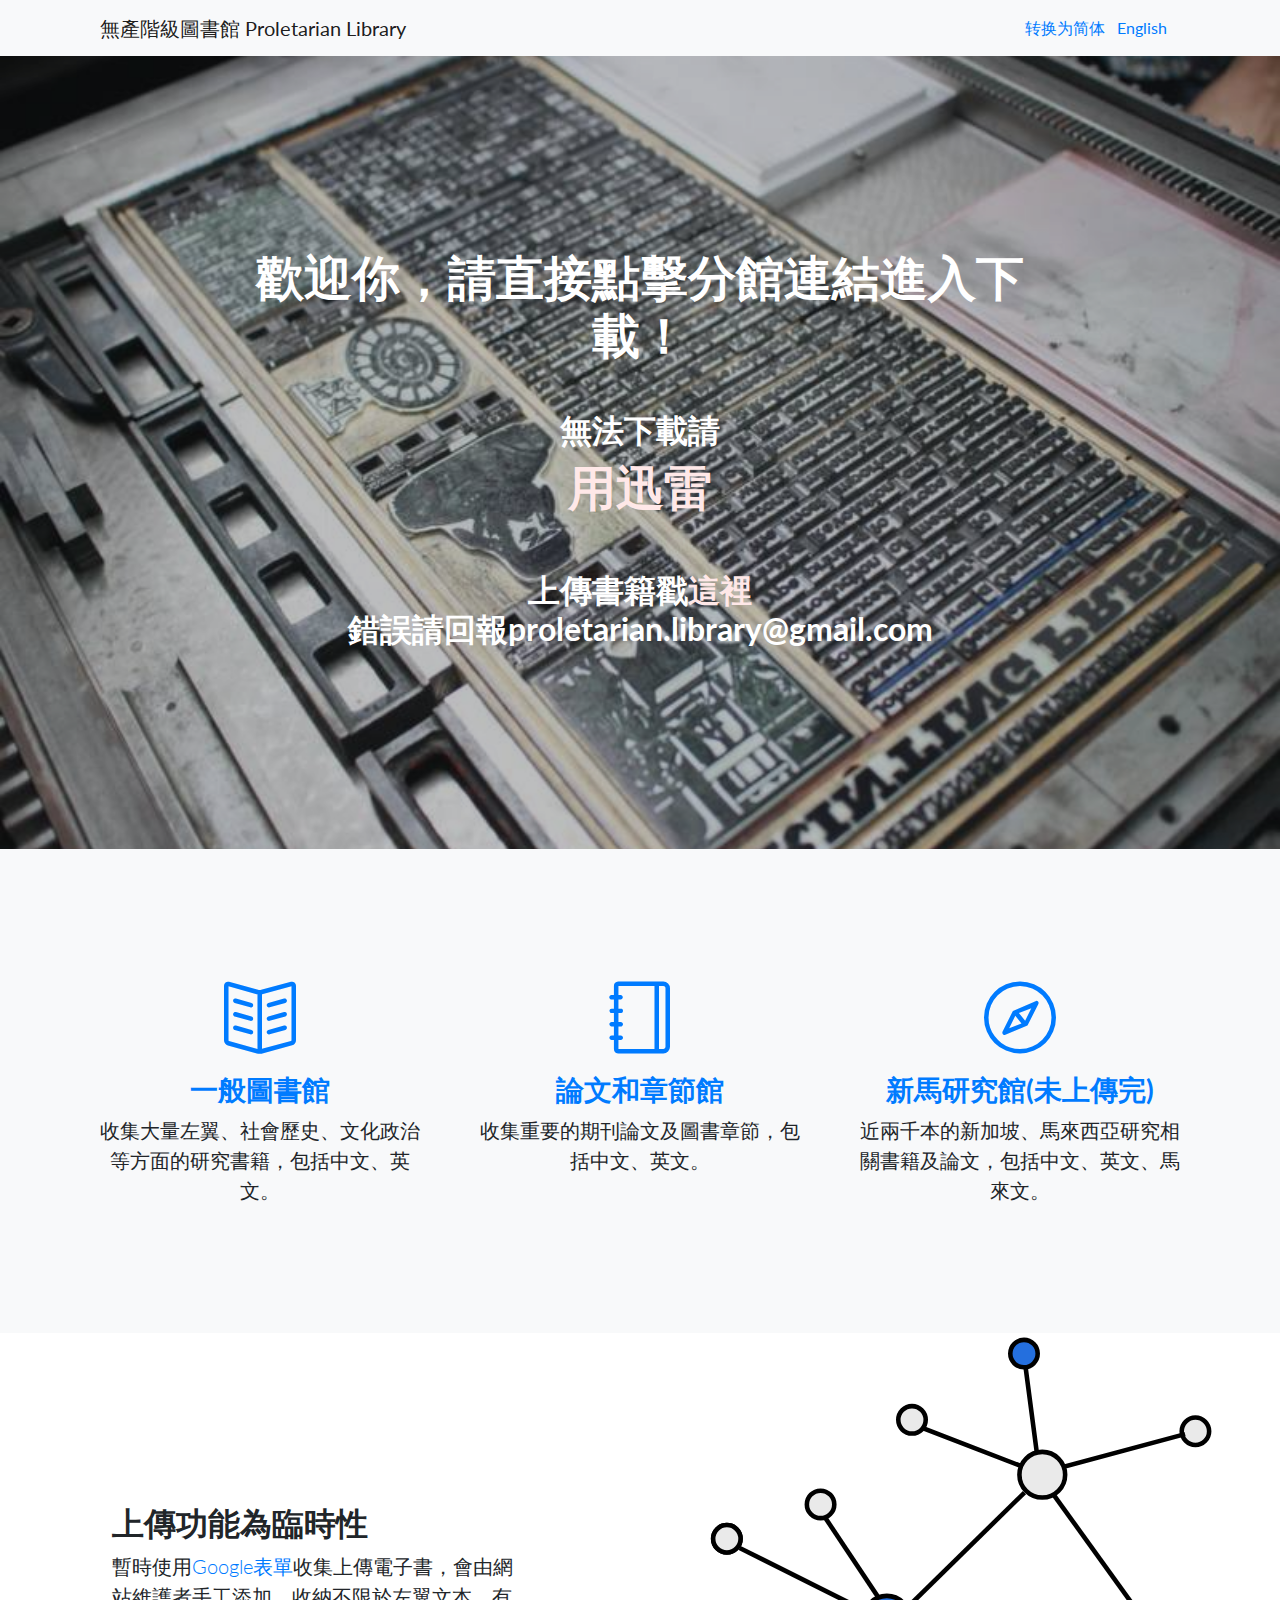
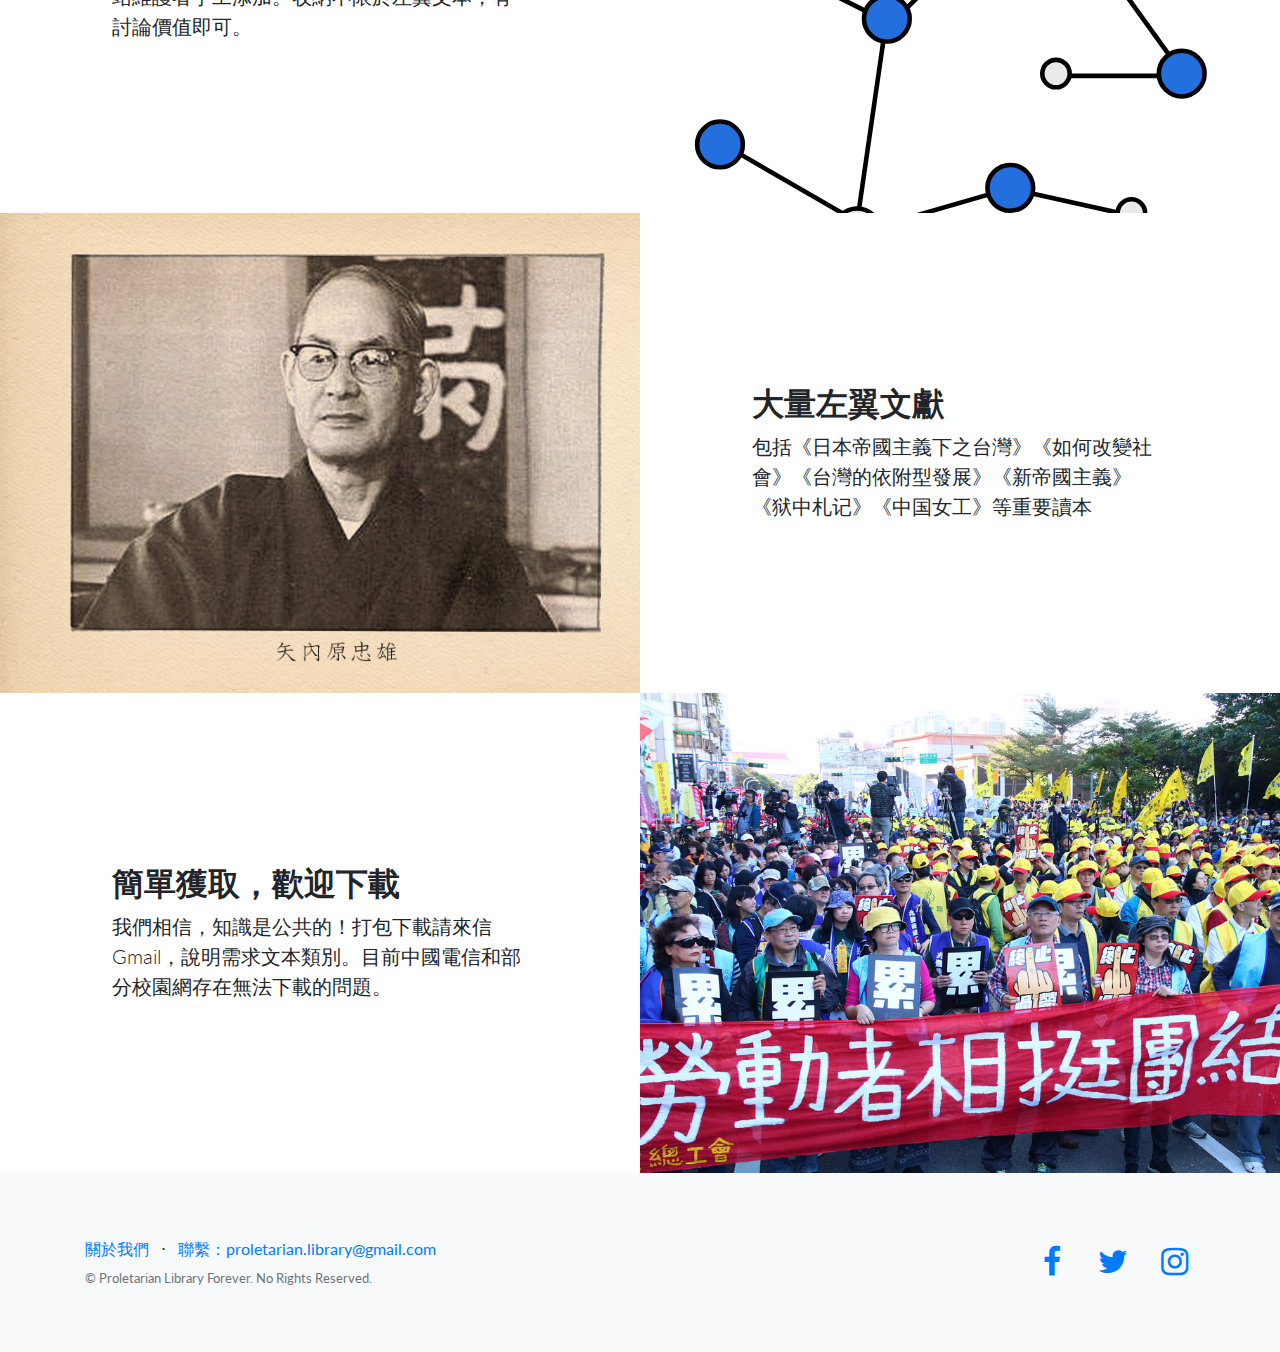
==== index.html @ b4d74a16 "更新下載問題說明" ====
<!DOCTYPE html>
<html lang="zh-cmn-Hant">

  <head>
    <!-- Global site tag (gtag.js) - Google Analytics -->
    <script async src="https://www.googletagmanager.com/gtag/js?id=UA-118334359-1"></script>
    <script>
      window.dataLayer = window.dataLayer || [];
      function gtag(){dataLayer.push(arguments);}
      gtag('js', new Date());
    
      gtag('config', 'UA-118334359-1');
    </script>


    <meta charset="utf-8">
    <meta name="viewport" content="width=device-width, initial-scale=1, shrink-to-fit=no">
    <meta name="description" content="">
    <meta name="author" content="">

    <title>無產階級圖書館 - 解放知識！</title>
    <link rel="Shortcut Icon" type="image/x-icon" href="favicon.ico" />

    <!-- Bootstrap core CSS -->
    <link href="vendor/bootstrap/css/bootstrap.min.css" rel="stylesheet">

    <!-- Custom fonts for this template -->
    <link href="vendor/font-awesome/css/font-awesome.min.css" rel="stylesheet" type="text/css">
    <link href="vendor/simple-line-icons/css/simple-line-icons.css" rel="stylesheet" type="text/css">
    <link href="https://fonts.googleapis.com/css?family=Lato:300,400,700,300italic,400italic,700italic" rel="stylesheet" type="text/css">

    <!-- Custom styles for this template -->
    <link href="css/landing-page.min.css" rel="stylesheet">

  </head>

  <body>
    <!-- Navigation -->
    <nav class="navbar navbar-light bg-light static-top">
      <div class="container">
        <div class="col-md-10">
        <a class="navbar-brand" href="#">無產階級圖書館 Proletarian Library</a>
        </div>
        <div class="col-md-2">
        <a id="translateLink" class="text-right"></a>
        <a href="en-index.html" class="text-right">&nbsp;&nbsp;English</a>
        </div>
      </div>
    </nav>

    <!-- Masthead -->
    <header class="masthead text-white text-center">
      <div class="overlay"></div>
      <div class="container">
        <div class="row">
          <div class="col-xl-9 mx-auto">
            <h1 class="mb-5" id="invitecode">歡迎你，請直接點擊分館連結進入下載！</h1><h2>無法下載請<h1><a style="color:#FFE8E8;" href="http://www.xunlei.com/">用迅雷</a></h1></h2><br><br><h2>上傳書籍戳<a style="color:#FFE8E8;" href="https://goo.gl/forms/oBvACtaCFhS4mott1">這裡</a><br>錯誤請回報proletarian.library@gmail.com</h2>
          </div>
          <div class="col-md-10 col-lg-8 col-xl-7 mx-auto">
            <form>
              <!-- div class="form-row">
                <div class="col-12 col-md-9 mb-2 mb-md-0">
                  <input type="text" class="form-control form-control-lg" placeholder="輸入">
                </div>
                <div class="col-12 col-md-3">
                  <button type="button" class="btn btn-block btn-lg btn-primary" onclick="myFunction()">申請</button>
                </div -->
              </div>
            </form>
          </div>
        </div>
      </div>
    </header>

    <!-- Icons Grid -->
    <section class="features-icons bg-light text-center">
      <div class="container">
        <div class="row">
          <div class="col-lg-4">
            <div class="features-icons-item mx-auto mb-5 mb-lg-0 mb-lg-3">
              <div class="features-icons-icon d-flex">
                <i class="icon-book-open m-auto text-primary" onclick="window.open('My_library_table.html');"></i>
              </div>
              <h3><a target="_blank" href="My_library_table.html">一般圖書館</a></h3>
              <p class="lead mb-0">收集大量左翼、社會歷史、文化政治等方面的研究書籍，包括中文、英文。</p>
            </div>
          </div>
          <div class="col-lg-4">
            <div class="features-icons-item mx-auto mb-5 mb-lg-0 mb-lg-3">
              <div class="features-icons-icon d-flex">
                <i class="icon-notebook m-auto text-primary" onclick="window.open('Articles_table.html');"></i>
              </div>
              <h3><a target="_blank" href="Articles_table.html">論文和章節館</a></h3>
              <p class="lead mb-0">收集重要的期刊論文及圖書章節，包括中文、英文。</p>
            </div>
          </div>
          <div class="col-lg-4">
            <div class="features-icons-item mx-auto mb-0 mb-lg-3">
              <div class="features-icons-icon d-flex">
                <i class="icon-compass m-auto text-primary" onclick="window.open('singapore-malaysia_table.html');"></i>
              </div>
              <h3><a target="_blank" href="singapore-malaysia_table.html">新馬研究館(未上傳完)</a></h3>
              <p class="lead mb-0">近兩千本的新加坡、馬來西亞研究相關書籍及論文，包括中文、英文、馬來文。</p>
            </div>
          </div>
        </div>
      </div>
    </section>

    <!-- Image Showcases -->
    <section class="showcase">
      <div class="container-fluid p-0">
        <div class="row no-gutters">

          <div class="col-lg-6 order-lg-2 text-white showcase-img" style="background-image: url('img/bg-showcase-1.svg');"></div>
          <div class="col-lg-6 order-lg-1 my-auto showcase-text">
            <h2>上傳功能為臨時性</h2>
            <p class="lead mb-0">暫時使用<a href="https://goo.gl/forms/oBvACtaCFhS4mott1">Google表單</a>收集上傳電子書，會由網站維護者手工添加。收納不限於左翼文本，有討論價值即可。</p>
          </div>
        </div>
        <div class="row no-gutters">
          <div class="col-lg-6 text-white showcase-img" style="background-image: url('img/bg-showcase-2.jpg');"></div>
          <div class="col-lg-6 my-auto showcase-text">
            <h2>大量左翼文獻</h2>
            <p class="lead mb-0">包括《日本帝國主義下之台灣》《如何改變社會》《台灣的依附型發展》《新帝國主義》《狱中札记》《中国女工》等重要讀本</p>
          </div>
        </div>
        <div class="row no-gutters">
          <div class="col-lg-6 order-lg-2 text-white showcase-img" style="background-image: url('img/bg-showcase-3.jpg');"></div>
          <div class="col-lg-6 order-lg-1 my-auto showcase-text">
            <h2>簡單獲取，歡迎下載</h2>
            <p class="lead mb-0">我們相信，知識是公共的！打包下載請來信Gmail，說明需求文本類別。目前中國電信和部分校園網存在無法下載的問題。</p>
          </div>
        </div>
      </div>
    </section>
    <!-- Testimonials
    <section class="testimonials text-center bg-light">
      <div class="container">
        <h2 class="mb-5">What people are saying...</h2>
        <div class="row">
          <div class="col-lg-4">
            <div class="testimonial-item mx-auto mb-5 mb-lg-0">
              <img class="img-fluid rounded-circle mb-3" src="img/testimonials-1.jpg" alt="">
              <h5>Margaret E.</h5>
              <p class="font-weight-light mb-0">"This is fantastic! Thanks so much guys!"</p>
            </div>
          </div>
          <div class="col-lg-4">
            <div class="testimonial-item mx-auto mb-5 mb-lg-0">
              <img class="img-fluid rounded-circle mb-3" src="img/testimonials-2.jpg" alt="">
              <h5>Fred S.</h5>
              <p class="font-weight-light mb-0">"Bootstrap is amazing. I've been using it to create lots of super nice landing pages."</p>
            </div>
          </div>
          <div class="col-lg-4">
            <div class="testimonial-item mx-auto mb-5 mb-lg-0">
              <img class="img-fluid rounded-circle mb-3" src="img/testimonials-3.jpg" alt="">
              <h5>Sarah	W.</h5>
              <p class="font-weight-light mb-0">"Thanks so much for making these free resources available to us!"</p>
            </div>
          </div>
        </div>
      </div>
    </section> 
    -->

    <!-- Call to Action
    <section class="call-to-action text-white text-center">
      <div class="overlay"></div>
      <div class="container">
        <div class="row">
          <div class="col-xl-9 mx-auto">
            <h2 class="mb-4" id="invitecode">有興趣? 輸入「我申請加入無產階級圖書館」來獲得邀請碼</h2>
          </div>
          <div class="col-md-10 col-lg-8 col-xl-7 mx-auto">
            <form>
              <div class="form-row">
                <div class="col-12 col-md-9 mb-2 mb-md-0">
                  <input type="text" class="form-control form-control-lg" placeholder="輸入">
                </div>
                <div class="col-12 col-md-3">
                  <button type="button" class="btn btn-block btn-lg btn-primary" onclick="myFunction()">申請!</button>
                </div>
              </div>
            </form>
          </div>
        </div>
      </div>
    </section>
    -->

    <!-- Footer -->
    <footer class="footer bg-light">
      <div class="container">
        <div class="row">
          <div class="col-lg-6 h-100 text-center text-lg-left my-auto">
            <ul class="list-inline mb-2">
              <li class="list-inline-item">
                <a href="about.html">關於我們</a>
              </li>
              <li class="list-inline-item">&sdot;</li>
              <li class="list-inline-item">
                <a href="#">聯繫：proletarian.library@gmail.com</a>
              </li>
            </ul>
            <p class="text-muted small mb-4 mb-lg-0">&copy; Proletarian Library Forever. No Rights Reserved.</p>
          </div>
          <div class="col-lg-6 h-100 text-center text-lg-right my-auto">
            <ul class="list-inline mb-0">
              <li class="list-inline-item mr-3">
                <a href="https://www.facebook.com/%E7%84%A1%E7%94%A2%E9%9A%8E%E7%B4%9A%E5%9C%96%E6%9B%B8%E9%A4%A8-1980817695581349">
                  <i class="fa fa-facebook fa-2x fa-fw"></i>
                </a>
              </li>
              <li class="list-inline-item mr-3">
                <a href="#">
                  <i class="fa fa-twitter fa-2x fa-fw"></i>
                </a>
              </li>
              <li class="list-inline-item">
                <a href="#">
                  <i class="fa fa-instagram fa-2x fa-fw"></i>
                </a>
              </li>
            </ul>
          </div>
        </div>
      </div>
    </footer>

    <!-- Bootstrap core JavaScript -->
    <script src="vendor/jquery/jquery.min.js"></script>
    <script src="vendor/bootstrap/js/bootstrap.bundle.min.js"></script>
    <script src="chinese_convert.js"></script>
    <script>
    var defaultEncoding = 1; // 預設語言：1-繁體中文 | 2-简体中文
    var translateDelay = 0;
    var cookieDomain = "https://b614103080.github.io/proletariat_library";  // 修改爲你的部落格地址
    var msgToTraditionalChinese = "轉換爲繁體";  // 簡轉繁時所顯示的文字
    var msgToSimplifiedChinese = "转换为简体";   // 繁转简时所显示的文字
    var translateButtonId = "translateLink";  // 「轉換」<A>鏈接標籤ID
    translateInitilization();
    </script>

  </body>

</html>
---- vendor/simple-line-icons/css/simple-line-icons.css ----
@font-face {
  font-family: 'simple-line-icons';
  src: url('../fonts/Simple-Line-Icons.eot?v=2.4.0');
  src: url('../fonts/Simple-Line-Icons.eot?v=2.4.0#iefix') format('embedded-opentype'), url('../fonts/Simple-Line-Icons.woff2?v=2.4.0') format('woff2'), url('../fonts/Simple-Line-Icons.ttf?v=2.4.0') format('truetype'), url('../fonts/Simple-Line-Icons.woff?v=2.4.0') format('woff'), url('../fonts/Simple-Line-Icons.svg?v=2.4.0#simple-line-icons') format('svg');
  font-weight: normal;
  font-style: normal;
}
/*
 Use the following CSS code if you want to have a class per icon.
 Instead of a list of all class selectors, you can use the generic [class*="icon-"] selector, but it's slower:
*/
.icon-user,
.icon-people,
.icon-user-female,
.icon-user-follow,
.icon-user-following,
.icon-user-unfollow,
.icon-login,
.icon-logout,
.icon-emotsmile,
.icon-phone,
.icon-call-end,
.icon-call-in,
.icon-call-out,
.icon-map,
.icon-location-pin,
.icon-direction,
.icon-directions,
.icon-compass,
.icon-layers,
.icon-menu,
.icon-list,
.icon-options-vertical,
.icon-options,
.icon-arrow-down,
.icon-arrow-left,
.icon-arrow-right,
.icon-arrow-up,
.icon-arrow-up-circle,
.icon-arrow-left-circle,
.icon-arrow-right-circle,
.icon-arrow-down-circle,
.icon-check,
.icon-clock,
.icon-plus,
.icon-minus,
.icon-close,
.icon-event,
.icon-exclamation,
.icon-organization,
.icon-trophy,
.icon-screen-smartphone,
.icon-screen-desktop,
.icon-plane,
.icon-notebook,
.icon-mustache,
.icon-mouse,
.icon-magnet,
.icon-energy,
.icon-disc,
.icon-cursor,
.icon-cursor-move,
.icon-crop,
.icon-chemistry,
.icon-speedometer,
.icon-shield,
.icon-screen-tablet,
.icon-magic-wand,
.icon-hourglass,
.icon-graduation,
.icon-ghost,
.icon-game-controller,
.icon-fire,
.icon-eyeglass,
.icon-envelope-open,
.icon-envelope-letter,
.icon-bell,
.icon-badge,
.icon-anchor,
.icon-wallet,
.icon-vector,
.icon-speech,
.icon-puzzle,
.icon-printer,
.icon-present,
.icon-playlist,
.icon-pin,
.icon-picture,
.icon-handbag,
.icon-globe-alt,
.icon-globe,
.icon-folder-alt,
.icon-folder,
.icon-film,
.icon-feed,
.icon-drop,
.icon-drawer,
.icon-docs,
.icon-doc,
.icon-diamond,
.icon-cup,
.icon-calculator,
.icon-bubbles,
.icon-briefcase,
.icon-book-open,
.icon-basket-loaded,
.icon-basket,
.icon-bag,
.icon-action-undo,
.icon-action-redo,
.icon-wrench,
.icon-umbrella,
.icon-trash,
.icon-tag,
.icon-support,
.icon-frame,
.icon-size-fullscreen,
.icon-size-actual,
.icon-shuffle,
.icon-share-alt,
.icon-share,
.icon-rocket,
.icon-question,
.icon-pie-chart,
.icon-pencil,
.icon-note,
.icon-loop,
.icon-home,
.icon-grid,
.icon-graph,
.icon-microphone,
.icon-music-tone-alt,
.icon-music-tone,
.icon-earphones-alt,
.icon-earphones,
.icon-equalizer,
.icon-like,
.icon-dislike,
.icon-control-start,
.icon-control-rewind,
.icon-control-play,
.icon-control-pause,
.icon-control-forward,
.icon-control-end,
.icon-volume-1,
.icon-volume-2,
.icon-volume-off,
.icon-calendar,
.icon-bulb,
.icon-chart,
.icon-ban,
.icon-bubble,
.icon-camrecorder,
.icon-camera,
.icon-cloud-download,
.icon-cloud-upload,
.icon-envelope,
.icon-eye,
.icon-flag,
.icon-heart,
.icon-info,
.icon-key,
.icon-link,
.icon-lock,
.icon-lock-open,
.icon-magnifier,
.icon-magnifier-add,
.icon-magnifier-remove,
.icon-paper-clip,
.icon-paper-plane,
.icon-power,
.icon-refresh,
.icon-reload,
.icon-settings,
.icon-star,
.icon-symbol-female,
.icon-symbol-male,
.icon-target,
.icon-credit-card,
.icon-paypal,
.icon-social-tumblr,
.icon-social-twitter,
.icon-social-facebook,
.icon-social-instagram,
.icon-social-linkedin,
.icon-social-pinterest,
.icon-social-github,
.icon-social-google,
.icon-social-reddit,
.icon-social-skype,
.icon-social-dribbble,
.icon-social-behance,
.icon-social-foursqare,
.icon-social-soundcloud,
.icon-social-spotify,
.icon-social-stumbleupon,
.icon-social-youtube,
.icon-social-dropbox,
.icon-social-vkontakte,
.icon-social-steam {
  font-family: 'simple-line-icons';
  speak: none;
  font-style: normal;
  font-weight: normal;
  font-variant: normal;
  text-transform: none;
  line-height: 1;
  /* Better Font Rendering =========== */
  -webkit-font-smoothing: antialiased;
  -moz-osx-font-smoothing: grayscale;
}
.icon-user:before {
  content: "\e005";
}
.icon-people:before {
  content: "\e001";
}
.icon-user-female:before {
  content: "\e000";
}
.icon-user-follow:before {
  content: "\e002";
}
.icon-user-following:before {
  content: "\e003";
}
.icon-user-unfollow:before {
  content: "\e004";
}
.icon-login:before {
  content: "\e066";
}
.icon-logout:before {
  content: "\e065";
}
.icon-emotsmile:before {
  content: "\e021";
}
.icon-phone:before {
  content: "\e600";
}
.icon-call-end:before {
  content: "\e048";
}
.icon-call-in:before {
  content: "\e047";
}
.icon-call-out:before {
  content: "\e046";
}
.icon-map:before {
  content: "\e033";
}
.icon-location-pin:before {
  content: "\e096";
}
.icon-direction:before {
  content: "\e042";
}
.icon-directions:before {
  content: "\e041";
}
.icon-compass:before {
  content: "\e045";
}
.icon-layers:before {
  content: "\e034";
}
.icon-menu:before {
  content: "\e601";
}
.icon-list:before {
  content: "\e067";
}
.icon-options-vertical:before {
  content: "\e602";
}
.icon-options:before {
  content: "\e603";
}
.icon-arrow-down:before {
  content: "\e604";
}
.icon-arrow-left:before {
  content: "\e605";
}
.icon-arrow-right:before {
  content: "\e606";
}
.icon-arrow-up:before {
  content: "\e607";
}
.icon-arrow-up-circle:before {
  content: "\e078";
}
.icon-arrow-left-circle:before {
  content: "\e07a";
}
.icon-arrow-right-circle:before {
  content: "\e079";
}
.icon-arrow-down-circle:before {
  content: "\e07b";
}
.icon-check:before {
  content: "\e080";
}
.icon-clock:before {
  content: "\e081";
}
.icon-plus:before {
  content: "\e095";
}
.icon-minus:before {
  content: "\e615";
}
.icon-close:before {
  content: "\e082";
}
.icon-event:before {
  content: "\e619";
}
.icon-exclamation:before {
  content: "\e617";
}
.icon-organization:before {
  content: "\e616";
}
.icon-trophy:before {
  content: "\e006";
}
.icon-screen-smartphone:before {
  content: "\e010";
}
.icon-screen-desktop:before {
  content: "\e011";
}
.icon-plane:before {
  content: "\e012";
}
.icon-notebook:before {
  content: "\e013";
}
.icon-mustache:before {
  content: "\e014";
}
.icon-mouse:before {
  content: "\e015";
}
.icon-magnet:before {
  content: "\e016";
}
.icon-energy:before {
  content: "\e020";
}
.icon-disc:before {
  content: "\e022";
}
.icon-cursor:before {
  content: "\e06e";
}
.icon-cursor-move:before {
  content: "\e023";
}
.icon-crop:before {
  content: "\e024";
}
.icon-chemistry:before {
  content: "\e026";
}
.icon-speedometer:before {
  content: "\e007";
}
.icon-shield:before {
  content: "\e00e";
}
.icon-screen-tablet:before {
  content: "\e00f";
}
.icon-magic-wand:before {
  content: "\e017";
}
.icon-hourglass:before {
  content: "\e018";
}
.icon-graduation:before {
  content: "\e019";
}
.icon-ghost:before {
  content: "\e01a";
}
.icon-game-controller:before {
  content: "\e01b";
}
.icon-fire:before {
  content: "\e01c";
}
.icon-eyeglass:before {
  content: "\e01d";
}
.icon-envelope-open:before {
  content: "\e01e";
}
.icon-envelope-letter:before {
  content: "\e01f";
}
.icon-bell:before {
  content: "\e027";
}
.icon-badge:before {
  content: "\e028";
}
.icon-anchor:before {
  content: "\e029";
}
.icon-wallet:before {
  content: "\e02a";
}
.icon-vector:before {
  content: "\e02b";
}
.icon-speech:before {
  content: "\e02c";
}
.icon-puzzle:before {
  content: "\e02d";
}
.icon-printer:before {
  content: "\e02e";
}
.icon-present:before {
  content: "\e02f";
}
.icon-playlist:before {
  content: "\e030";
}
.icon-pin:before {
  content: "\e031";
}
.icon-picture:before {
  content: "\e032";
}
.icon-handbag:before {
  content: "\e035";
}
.icon-globe-alt:before {
  content: "\e036";
}
.icon-globe:before {
  content: "\e037";
}
.icon-folder-alt:before {
  content: "\e039";
}
.icon-folder:before {
  content: "\e089";
}
.icon-film:before {
  content: "\e03a";
}
.icon-feed:before {
  content: "\e03b";
}
.icon-drop:before {
  content: "\e03e";
}
.icon-drawer:before {
  content: "\e03f";
}
.icon-docs:before {
  content: "\e040";
}
.icon-doc:before {
  content: "\e085";
}
.icon-diamond:before {
  content: "\e043";
}
.icon-cup:before {
  content: "\e044";
}
.icon-calculator:before {
  content: "\e049";
}
.icon-bubbles:before {
  content: "\e04a";
}
.icon-briefcase:before {
  content: "\e04b";
}
.icon-book-open:before {
  content: "\e04c";
}
.icon-basket-loaded:before {
  content: "\e04d";
}
.icon-basket:before {
  content: "\e04e";
}
.icon-bag:before {
  content: "\e04f";
}
.icon-action-undo:before {
  content: "\e050";
}
.icon-action-redo:before {
  content: "\e051";
}
.icon-wrench:before {
  content: "\e052";
}
.icon-umbrella:before {
  content: "\e053";
}
.icon-trash:before {
  content: "\e054";
}
.icon-tag:before {
  content: "\e055";
}
.icon-support:before {
  content: "\e056";
}
.icon-frame:before {
  content: "\e038";
}
.icon-size-fullscreen:before {
  content: "\e057";
}
.icon-size-actual:before {
  content: "\e058";
}
.icon-shuffle:before {
  content: "\e059";
}
.icon-share-alt:before {
  content: "\e05a";
}
.icon-share:before {
  content: "\e05b";
}
.icon-rocket:before {
  content: "\e05c";
}
.icon-question:before {
  content: "\e05d";
}
.icon-pie-chart:before {
  content: "\e05e";
}
.icon-pencil:before {
  content: "\e05f";
}
.icon-note:before {
  content: "\e060";
}
.icon-loop:before {
  content: "\e064";
}
.icon-home:before {
  content: "\e069";
}
.icon-grid:before {
  content: "\e06a";
}
.icon-graph:before {
  content: "\e06b";
}
.icon-microphone:before {
  content: "\e063";
}
.icon-music-tone-alt:before {
  content: "\e061";
}
.icon-music-tone:before {
  content: "\e062";
}
.icon-earphones-alt:before {
  content: "\e03c";
}
.icon-earphones:before {
  content: "\e03d";
}
.icon-equalizer:before {
  content: "\e06c";
}
.icon-like:before {
  content: "\e068";
}
.icon-dislike:before {
  content: "\e06d";
}
.icon-control-start:before {
  content: "\e06f";
}
.icon-control-rewind:before {
  content: "\e070";
}
.icon-control-play:before {
  content: "\e071";
}
.icon-control-pause:before {
  content: "\e072";
}
.icon-control-forward:before {
  content: "\e073";
}
.icon-control-end:before {
  content: "\e074";
}
.icon-volume-1:before {
  content: "\e09f";
}
.icon-volume-2:before {
  content: "\e0a0";
}
.icon-volume-off:before {
  content: "\e0a1";
}
.icon-calendar:before {
  content: "\e075";
}
.icon-bulb:before {
  content: "\e076";
}
.icon-chart:before {
  content: "\e077";
}
.icon-ban:before {
  content: "\e07c";
}
.icon-bubble:before {
  content: "\e07d";
}
.icon-camrecorder:before {
  content: "\e07e";
}
.icon-camera:before {
  content: "\e07f";
}
.icon-cloud-download:before {
  content: "\e083";
}
.icon-cloud-upload:before {
  content: "\e084";
}
.icon-envelope:before {
  content: "\e086";
}
.icon-eye:before {
  content: "\e087";
}
.icon-flag:before {
  content: "\e088";
}
.icon-heart:before {
  content: "\e08a";
}
.icon-info:before {
  content: "\e08b";
}
.icon-key:before {
  content: "\e08c";
}
.icon-link:before {
  content: "\e08d";
}
.icon-lock:before {
  content: "\e08e";
}
.icon-lock-open:before {
  content: "\e08f";
}
.icon-magnifier:before {
  content: "\e090";
}
.icon-magnifier-add:before {
  content: "\e091";
}
.icon-magnifier-remove:before {
  content: "\e092";
}
.icon-paper-clip:before {
  content: "\e093";
}
.icon-paper-plane:before {
  content: "\e094";
}
.icon-power:before {
  content: "\e097";
}
.icon-refresh:before {
  content: "\e098";
}
.icon-reload:before {
  content: "\e099";
}
.icon-settings:before {
  content: "\e09a";
}
.icon-star:before {
  content: "\e09b";
}
.icon-symbol-female:before {
  content: "\e09c";
}
.icon-symbol-male:before {
  content: "\e09d";
}
.icon-target:before {
  content: "\e09e";
}
.icon-credit-card:before {
  content: "\e025";
}
.icon-paypal:before {
  content: "\e608";
}
.icon-social-tumblr:before {
  content: "\e00a";
}
.icon-social-twitter:before {
  content: "\e009";
}
.icon-social-facebook:before {
  content: "\e00b";
}
.icon-social-instagram:before {
  content: "\e609";
}
.icon-social-linkedin:before {
  content: "\e60a";
}
.icon-social-pinterest:before {
  content: "\e60b";
}
.icon-social-github:before {
  content: "\e60c";
}
.icon-social-google:before {
  content: "\e60d";
}
.icon-social-reddit:before {
  content: "\e60e";
}
.icon-social-skype:before {
  content: "\e60f";
}
.icon-social-dribbble:before {
  content: "\e00d";
}
.icon-social-behance:before {
  content: "\e610";
}
.icon-social-foursqare:before {
  content: "\e611";
}
.icon-social-soundcloud:before {
  content: "\e612";
}
.icon-social-spotify:before {
  content: "\e613";
}
.icon-social-stumbleupon:before {
  content: "\e614";
}
.icon-social-youtube:before {
  content: "\e008";
}
.icon-social-dropbox:before {
  content: "\e00c";
}
.icon-social-vkontakte:before {
  content: "\e618";
}
.icon-social-steam:before {
  content: "\e620";
}
---- css/landing-page.min.css ----
body{font-family:Lato,'Helvetica Neue',Helvetica,Arial,sans-serif}h1,h2,h3,h4,h5,h6{font-family:Lato,'Helvetica Neue',Helvetica,Arial,sans-serif;font-weight:700}header.masthead{position:relative;background-color:#343a40;background:url(../img/bg-masthead.jpg) no-repeat center center;-webkit-background-size:cover;-moz-background-size:cover;-o-background-size:cover;background-size:cover;padding-top:8rem;padding-bottom:8rem}header.masthead .overlay{position:absolute;background-color:#212529;height:100%;width:100%;top:0;left:0;opacity:.3}header.masthead h1{font-size:2rem}@media (min-width:768px){header.masthead{padding-top:12rem;padding-bottom:12rem}header.masthead h1{font-size:3rem}}.showcase .showcase-text{padding:3rem}.showcase .showcase-img{min-height:30rem;background-size:cover}@media (min-width:768px){.showcase .showcase-text{padding:7rem}}.features-icons{padding-top:7rem;padding-bottom:7rem}.features-icons .features-icons-item{max-width:20rem}.features-icons .features-icons-item .features-icons-icon{height:7rem}.features-icons .features-icons-item .features-icons-icon i{font-size:4.5rem}.features-icons .features-icons-item:hover .features-icons-icon i{font-size:5rem}.testimonials{padding-top:7rem;padding-bottom:7rem}.testimonials .testimonial-item{max-width:18rem}.testimonials .testimonial-item img{max-width:12rem;box-shadow:0 5px 5px 0 #adb5bd}.call-to-action{position:relative;background-color:#343a40;background:url(../img/bg-masthead.jpg) no-repeat center center;-webkit-background-size:cover;-moz-background-size:cover;-o-background-size:cover;background-size:cover;padding-top:7rem;padding-bottom:7rem}.call-to-action .overlay{position:absolute;background-color:#212529;height:100%;width:100%;top:0;left:0;opacity:.3}footer.footer{padding-top:4rem;padding-bottom:4rem}

#myInput {
    background-image: url('../img/searchicon.png'); /* 搜索按钮 */
    background-position: 10px 12px; /* 定位搜索按钮 */
    background-repeat: no-repeat; /* 不重复图片 */
    width: 100%;
    font-size: 19px;
    padding: 12px 20px 12px 40px;
    border: 1px solid #ddd;
    margin-bottom: 12px; 
}
 
#myTable {
    border-collapse: collapse; 
    width: 100%; 
    border: 1px solid #ddd;
    font-size: 18px; 
}
 
#myTable th, #myTable td {
    text-align: left;
    padding: 12px;
}
 
#myTable tr {
    /* 表格添加边框 */
    border-bottom: 1px solid #ddd; 
}
 
#myTable tr.header, #myTable tr:hover {
    /* 表头及鼠标移动过 tr 时添加背景 */
    background-color: #f1f1f1;
}
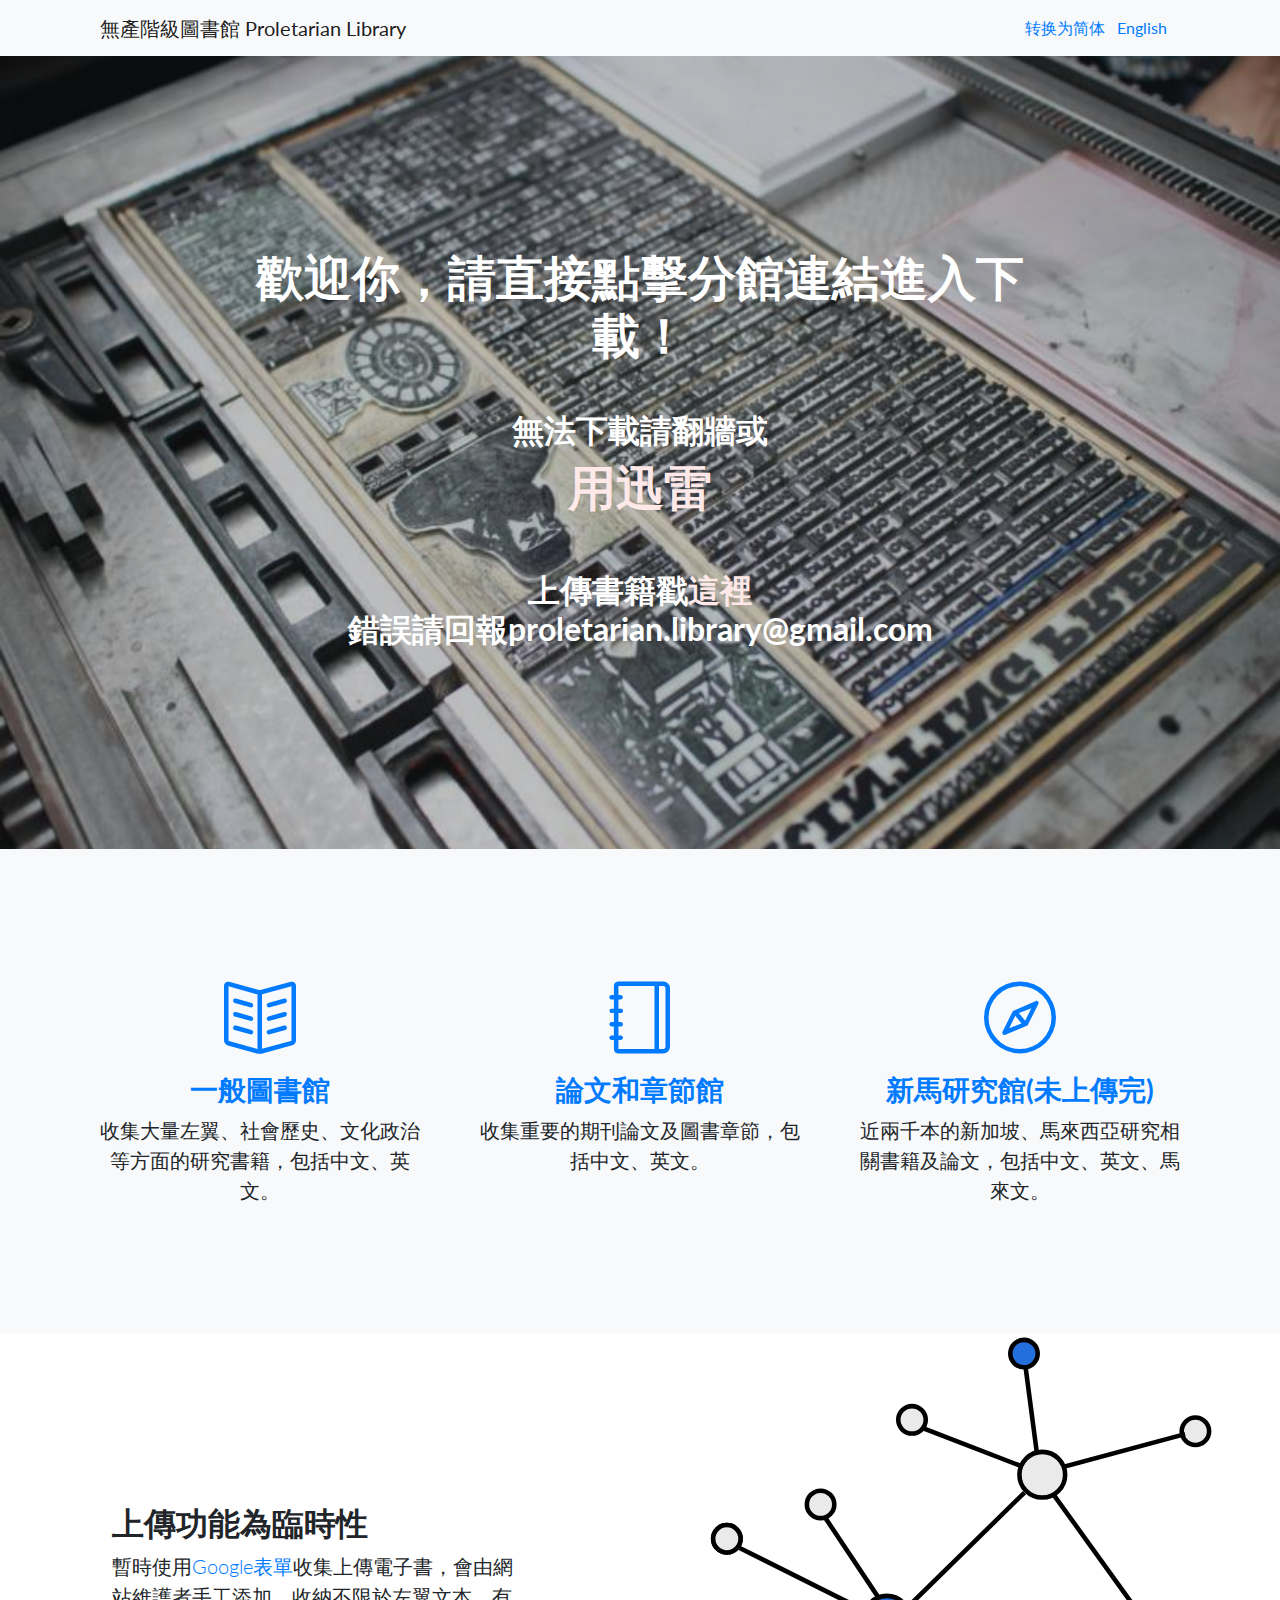
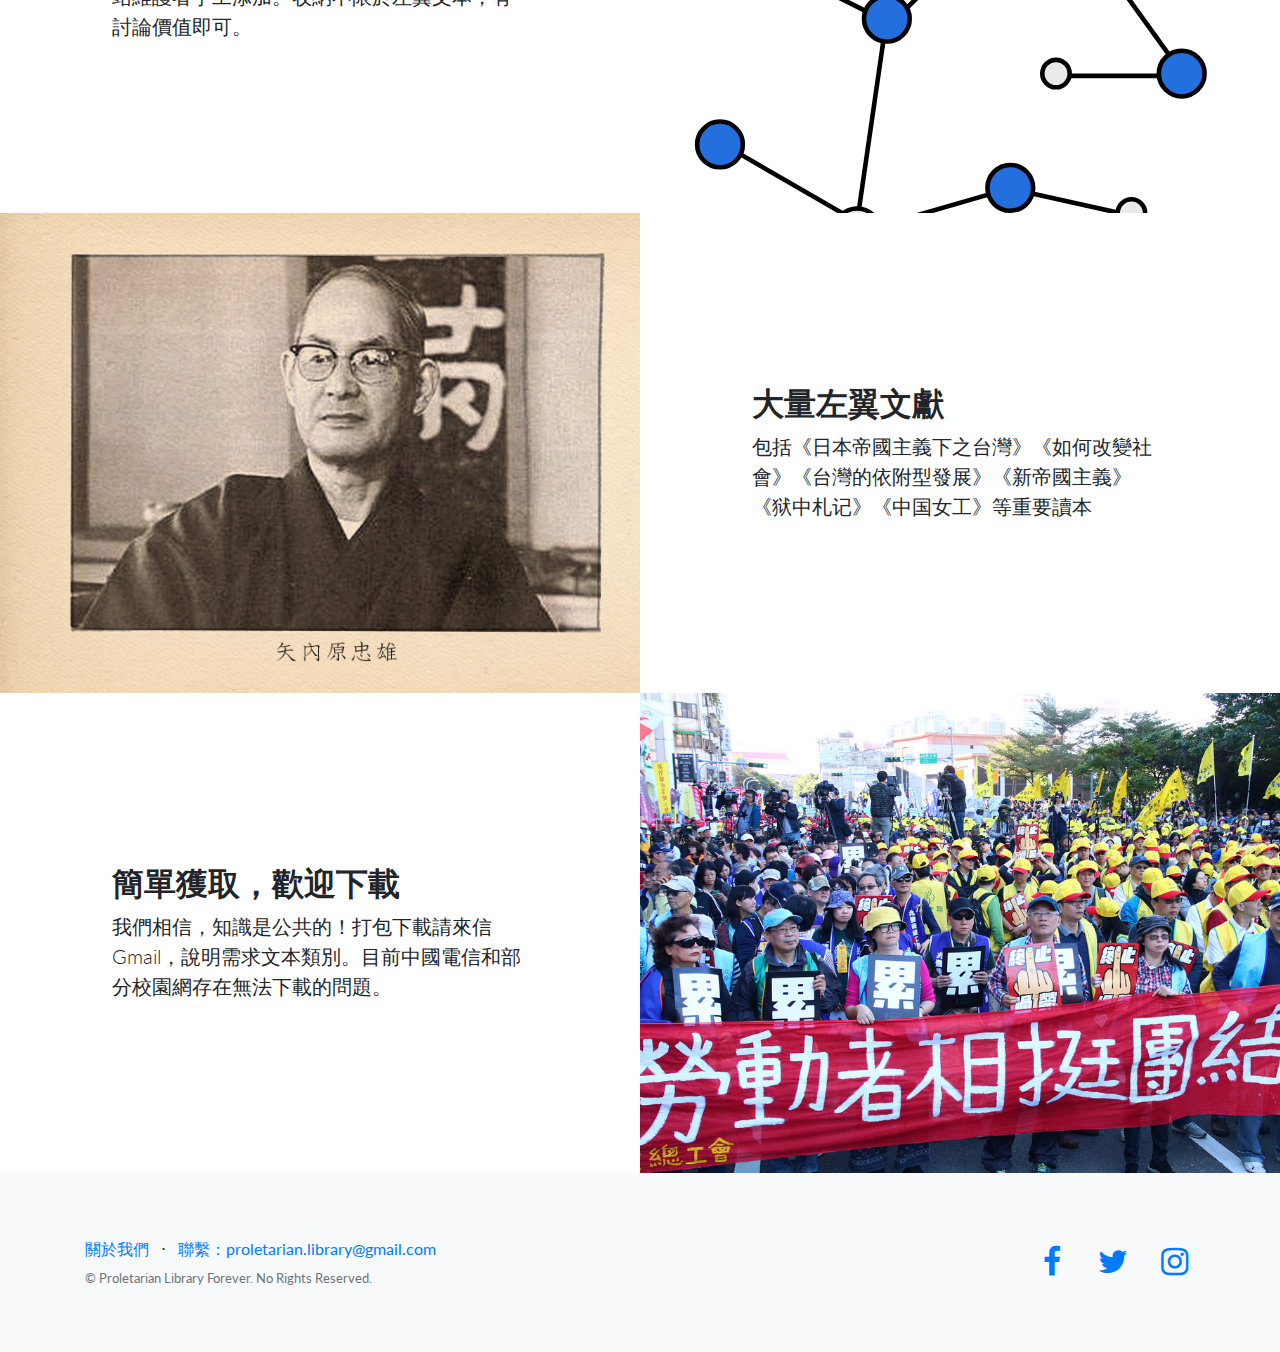
==== commit 86b220fe: "翻牆說明" ====
--- a/index.html
+++ b/index.html
@@ -54,7 +54,7 @@
       <div class="container">
         <div class="row">
           <div class="col-xl-9 mx-auto">
-            <h1 class="mb-5" id="invitecode">歡迎你，請直接點擊分館連結進入下載！</h1><h2>無法下載請<h1><a style="color:#FFE8E8;" href="http://www.xunlei.com/">用迅雷</a></h1></h2><br><br><h2>上傳書籍戳<a style="color:#FFE8E8;" href="https://goo.gl/forms/oBvACtaCFhS4mott1">這裡</a><br>錯誤請回報proletarian.library@gmail.com</h2>
+            <h1 class="mb-5" id="invitecode">歡迎你，請直接點擊分館連結進入下載！</h1><h2>無法下載請翻牆或<h1><a style="color:#FFE8E8;" href="http://www.xunlei.com/">用迅雷</a></h1></h2><br><br><h2>上傳書籍戳<a style="color:#FFE8E8;" href="https://goo.gl/forms/oBvACtaCFhS4mott1">這裡</a><br>錯誤請回報proletarian.library@gmail.com</h2>
           </div>
           <div class="col-md-10 col-lg-8 col-xl-7 mx-auto">
             <form>
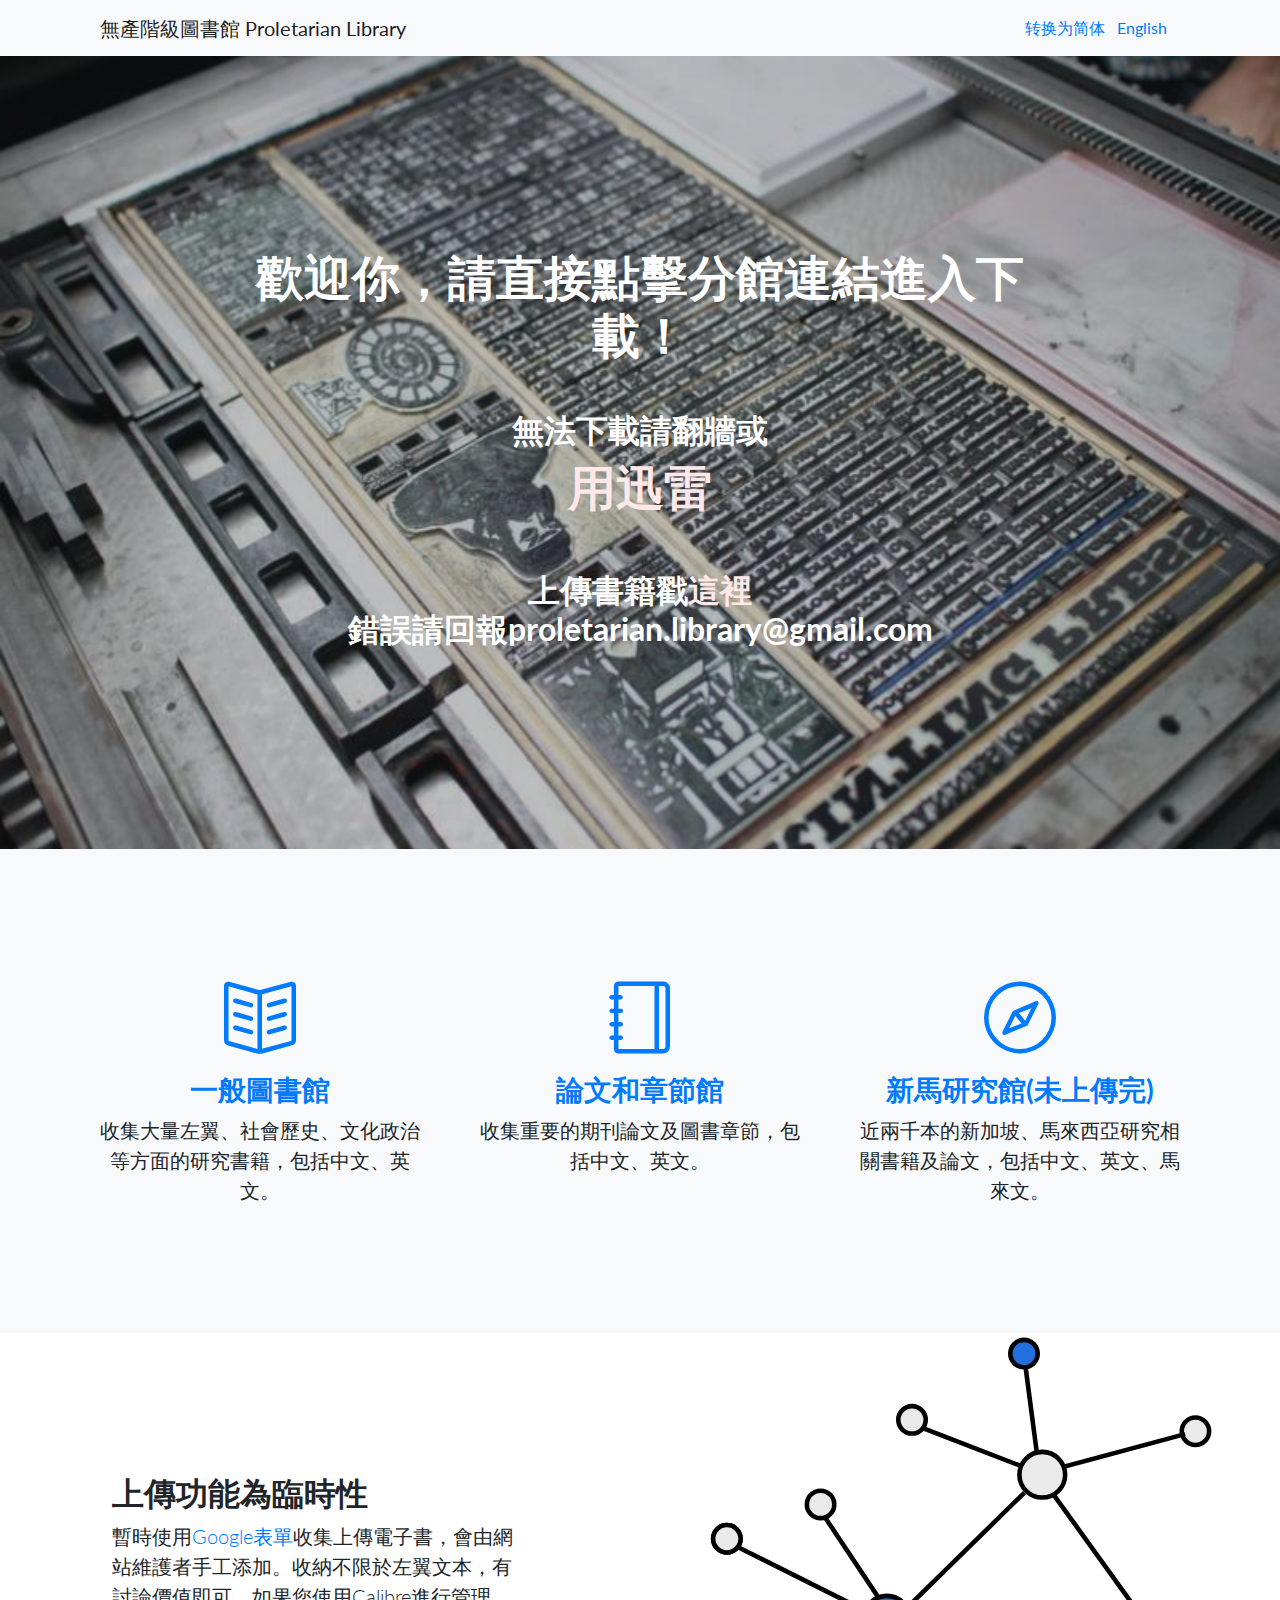
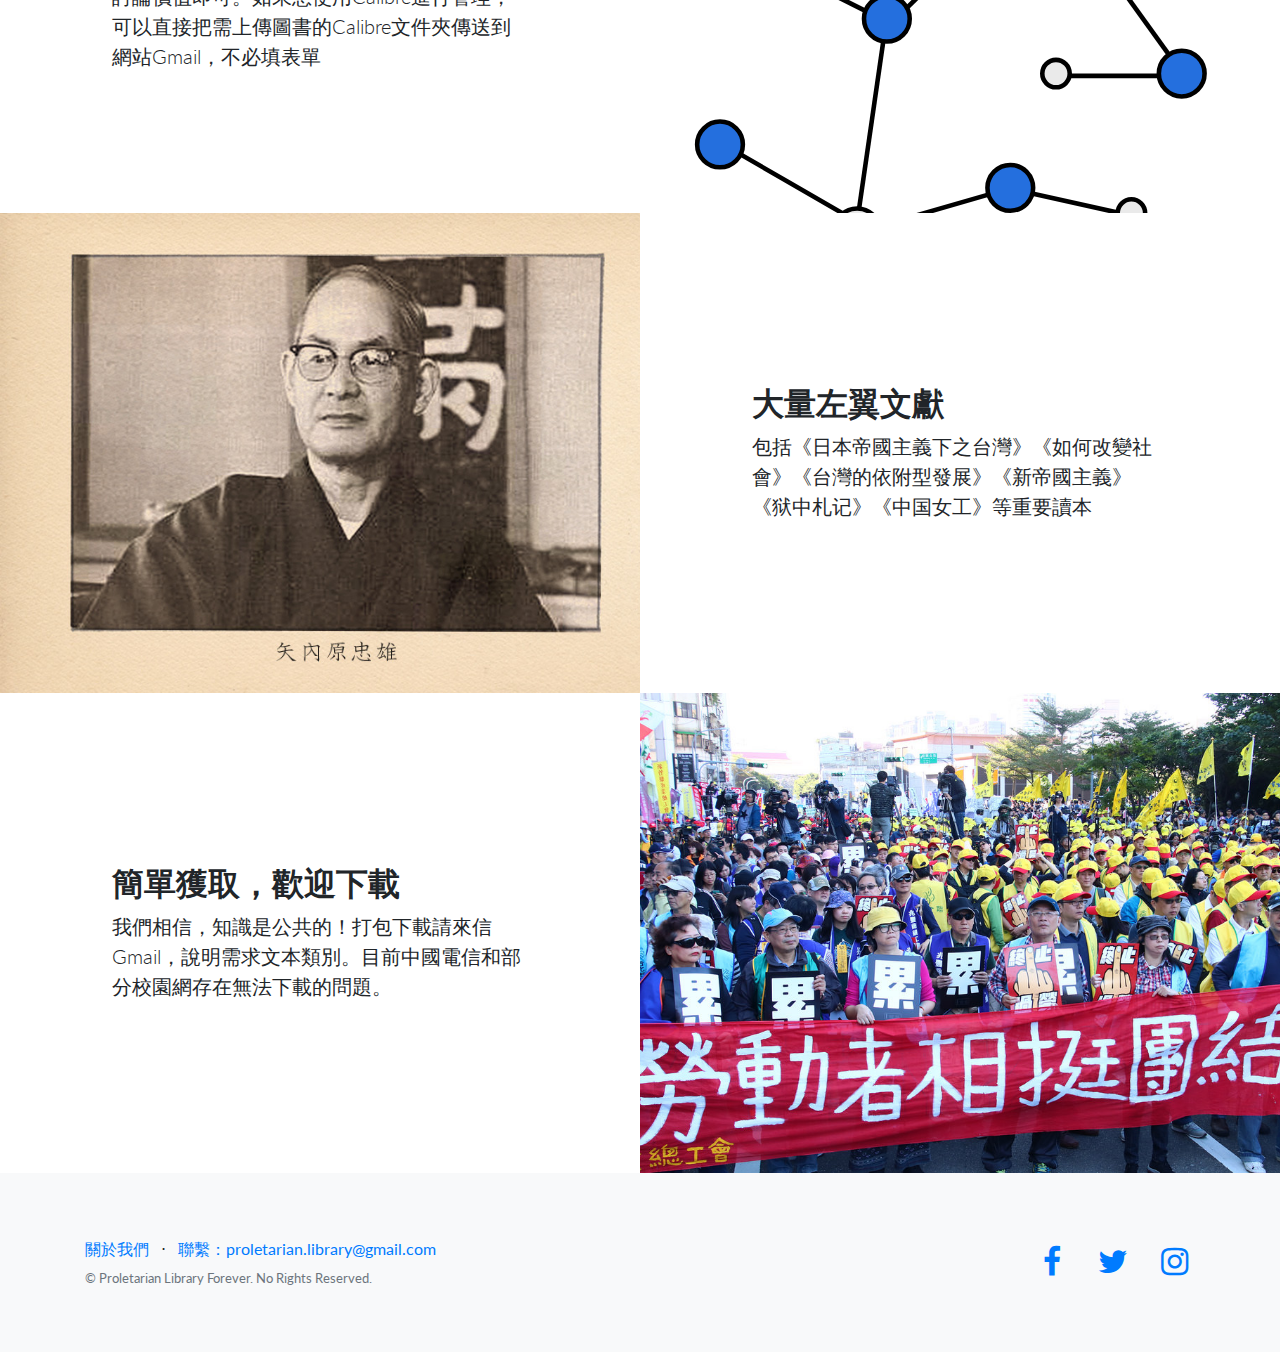
==== commit 4cefe837: "更新書籍和上傳說明" ====
--- a/index.html
+++ b/index.html
@@ -115,7 +115,7 @@
           <div class="col-lg-6 order-lg-2 text-white showcase-img" style="background-image: url('img/bg-showcase-1.svg');"></div>
           <div class="col-lg-6 order-lg-1 my-auto showcase-text">
             <h2>上傳功能為臨時性</h2>
-            <p class="lead mb-0">暫時使用<a href="https://goo.gl/forms/oBvACtaCFhS4mott1">Google表單</a>收集上傳電子書，會由網站維護者手工添加。收納不限於左翼文本，有討論價值即可。</p>
+            <p class="lead mb-0">暫時使用<a href="https://goo.gl/forms/oBvACtaCFhS4mott1">Google表單</a>收集上傳電子書，會由網站維護者手工添加。收納不限於左翼文本，有討論價值即可。如果您使用Calibre進行管理，可以直接把需上傳圖書的Calibre文件夾傳送到網站Gmail，不必填表單</p>
           </div>
         </div>
         <div class="row no-gutters">
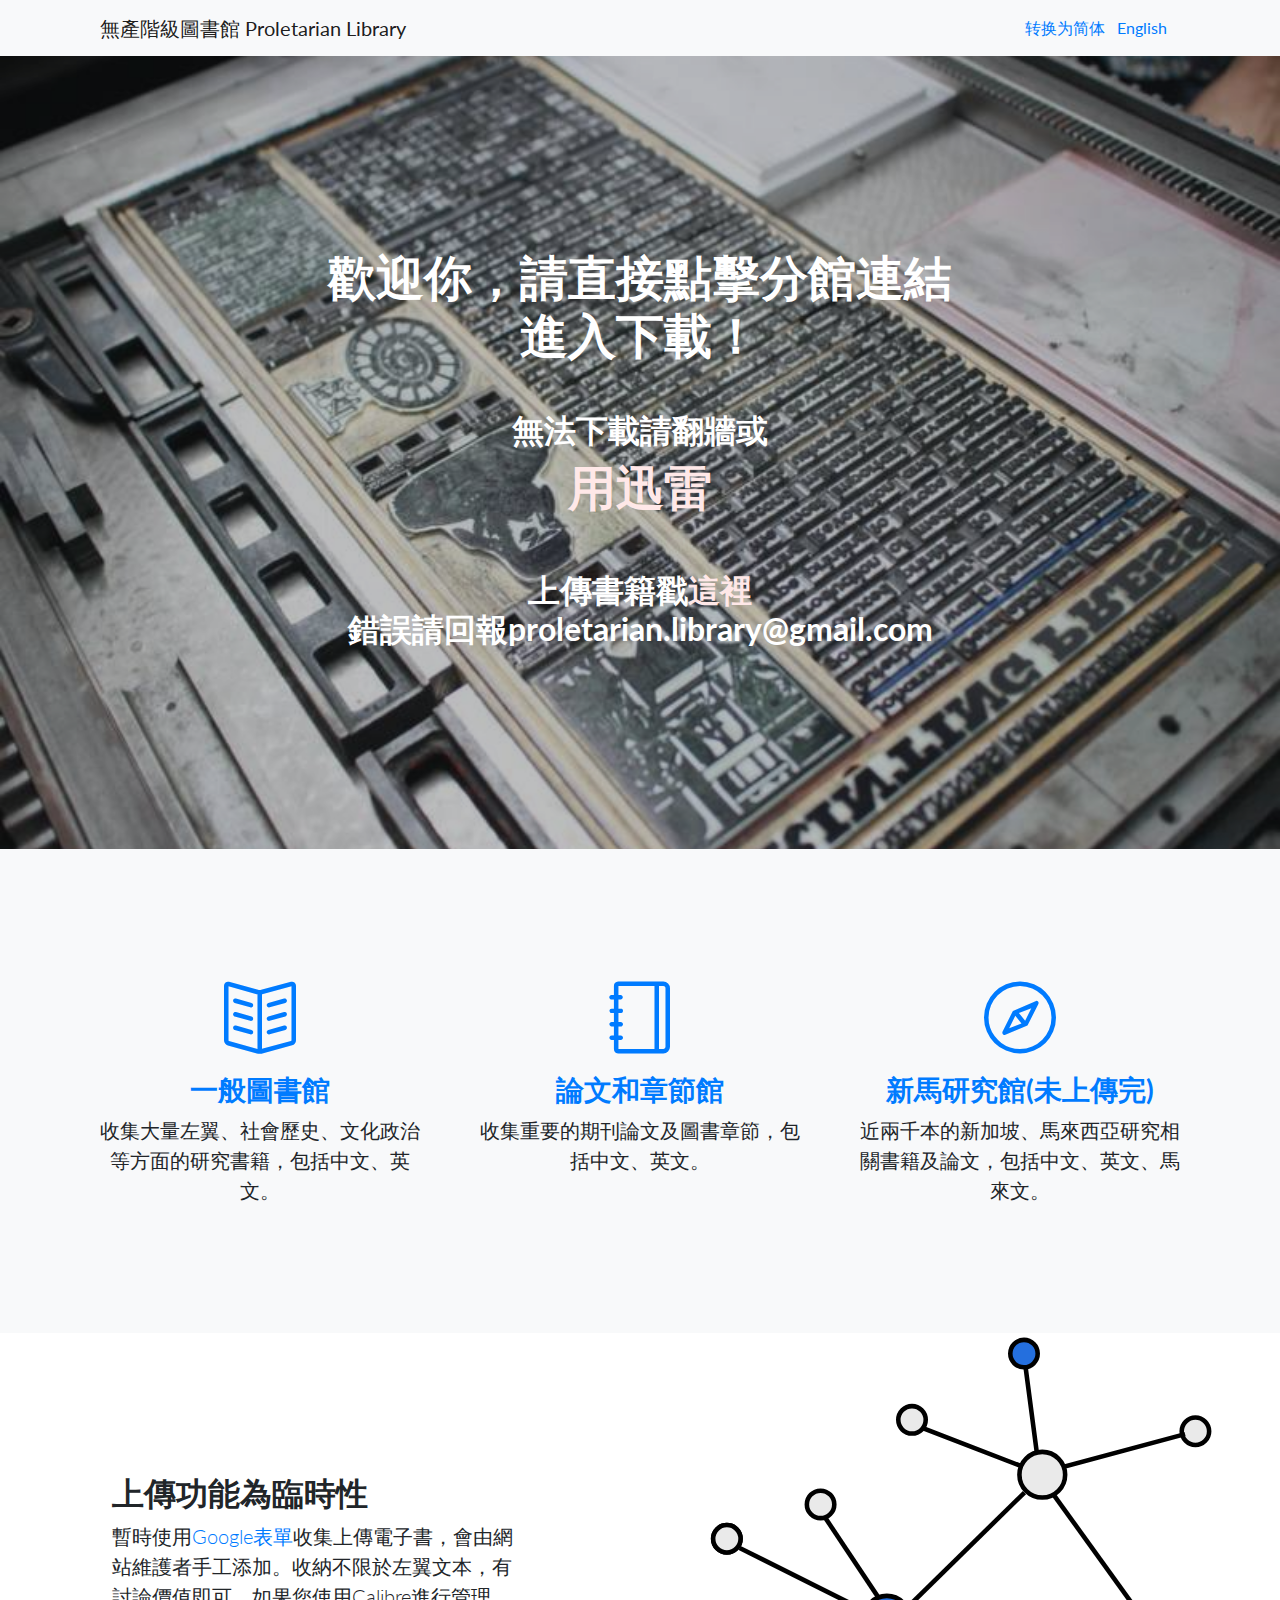
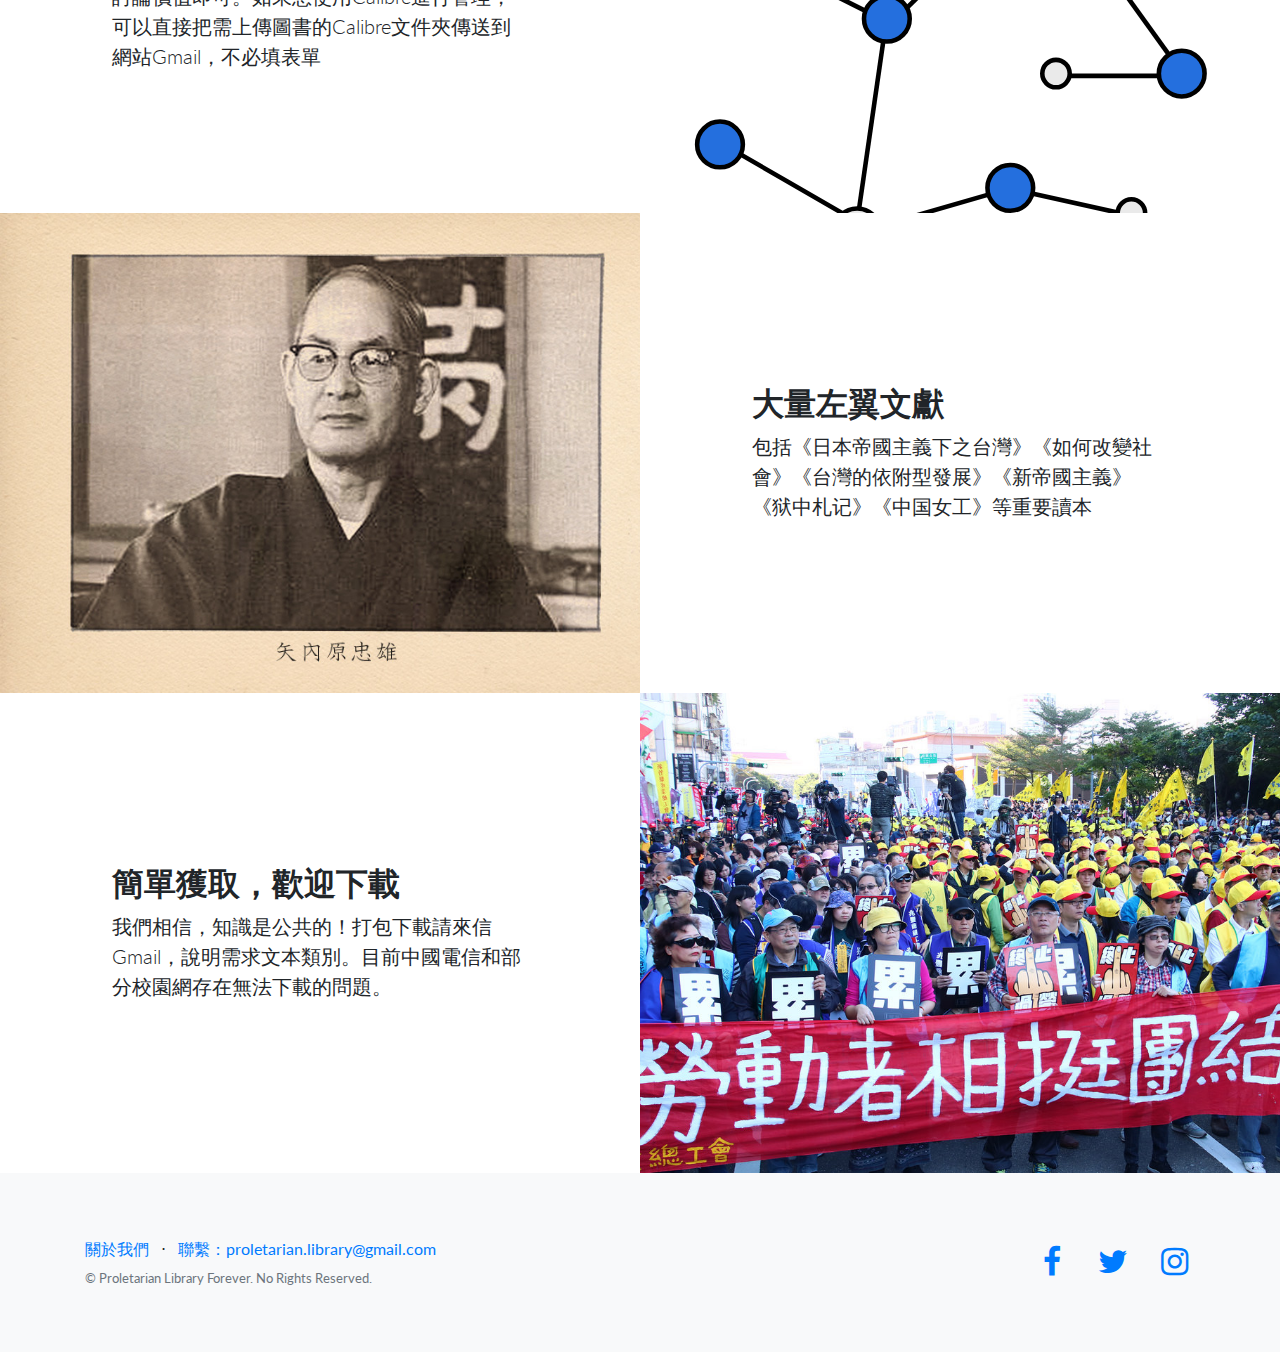
==== commit 807ea695: "下載" ====
--- a/index.html
+++ b/index.html
@@ -54,7 +54,7 @@
       <div class="container">
         <div class="row">
           <div class="col-xl-9 mx-auto">
-            <h1 class="mb-5" id="invitecode">歡迎你，請直接點擊分館連結進入下載！</h1><h2>無法下載請翻牆或<h1><a style="color:#FFE8E8;" href="http://www.xunlei.com/">用迅雷</a></h1></h2><br><br><h2>上傳書籍戳<a style="color:#FFE8E8;" href="https://goo.gl/forms/oBvACtaCFhS4mott1">這裡</a><br>錯誤請回報proletarian.library@gmail.com</h2>
+            <h1 class="mb-5" id="invitecode">歡迎你，請直接點擊分館連結<br>進入下載！</h1><h2>無法下載請翻牆或<h1><a style="color:#FFE8E8;" href="http://www.xunlei.com/">用迅雷</a></h1></h2><br><br><h2>上傳書籍戳<a style="color:#FFE8E8;" href="https://goo.gl/forms/oBvACtaCFhS4mott1">這裡</a><br>錯誤請回報proletarian.library@gmail.com</h2>
           </div>
           <div class="col-md-10 col-lg-8 col-xl-7 mx-auto">
             <form>
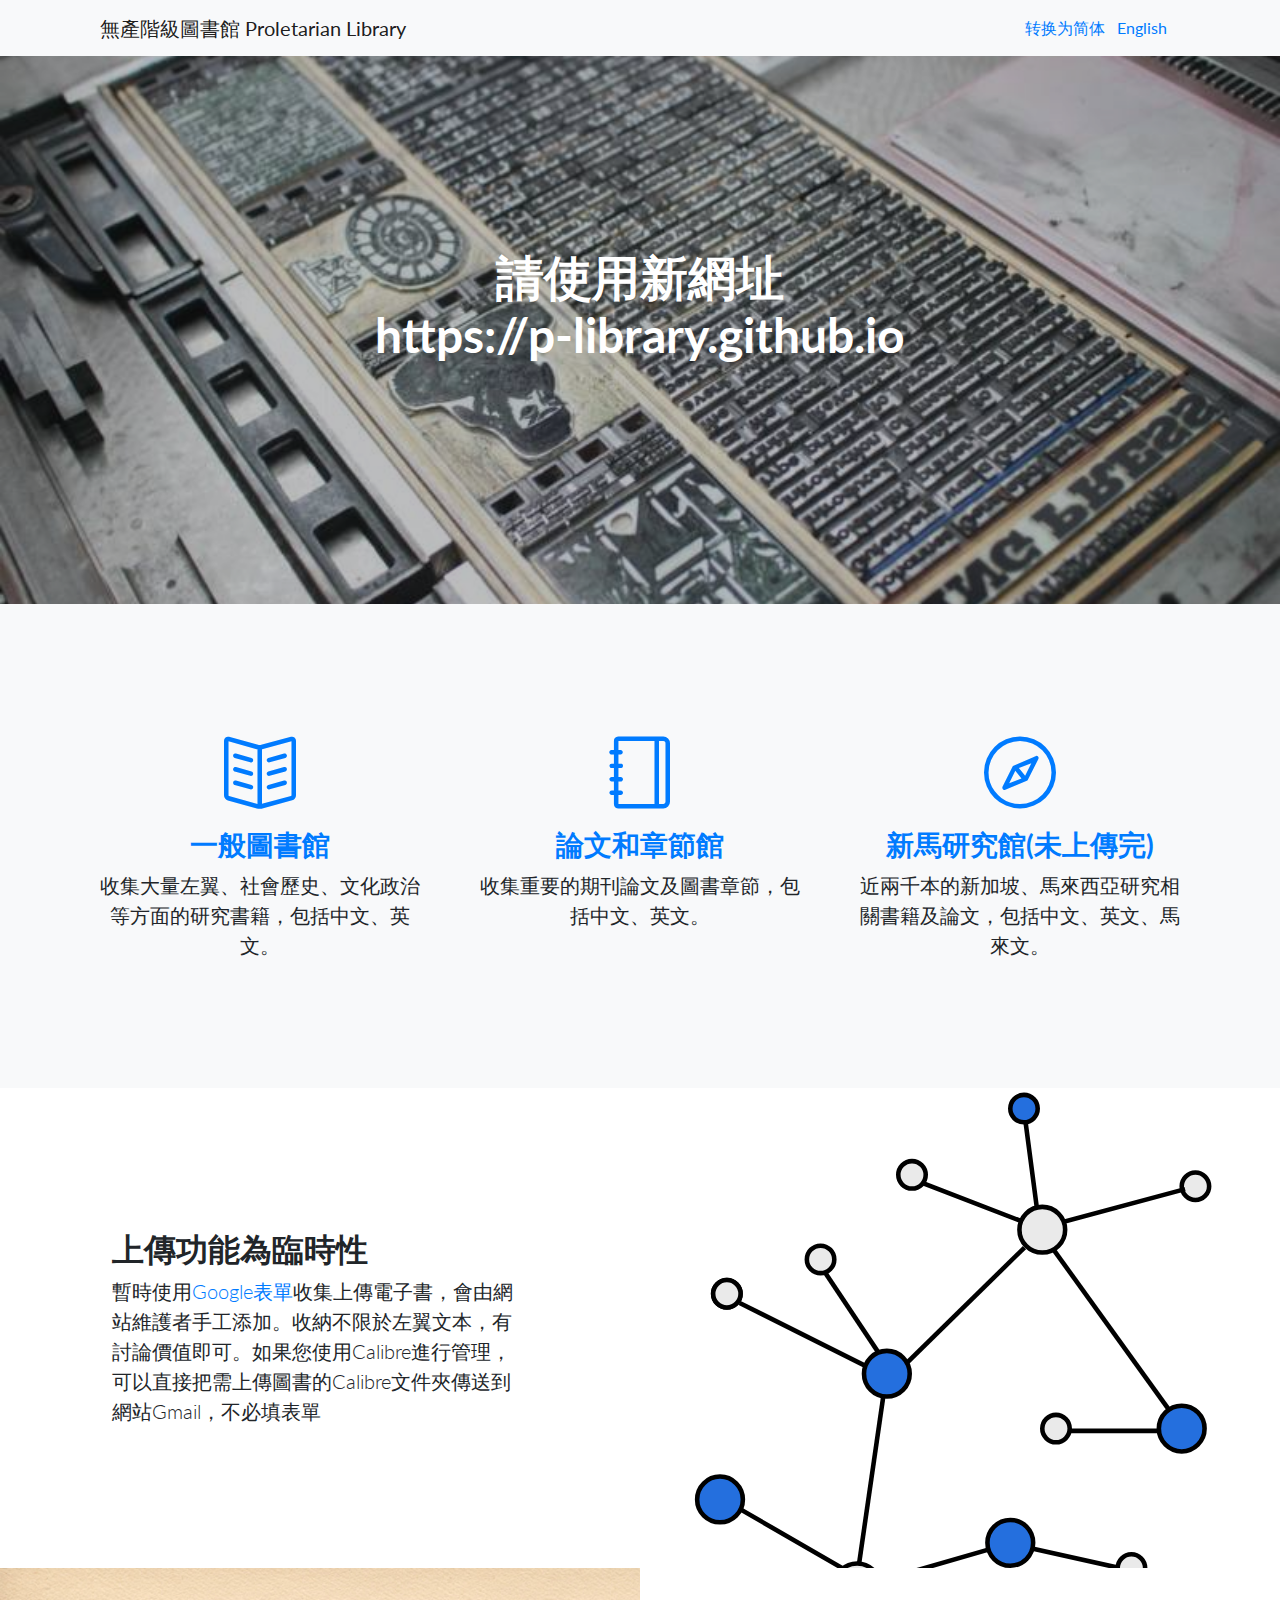
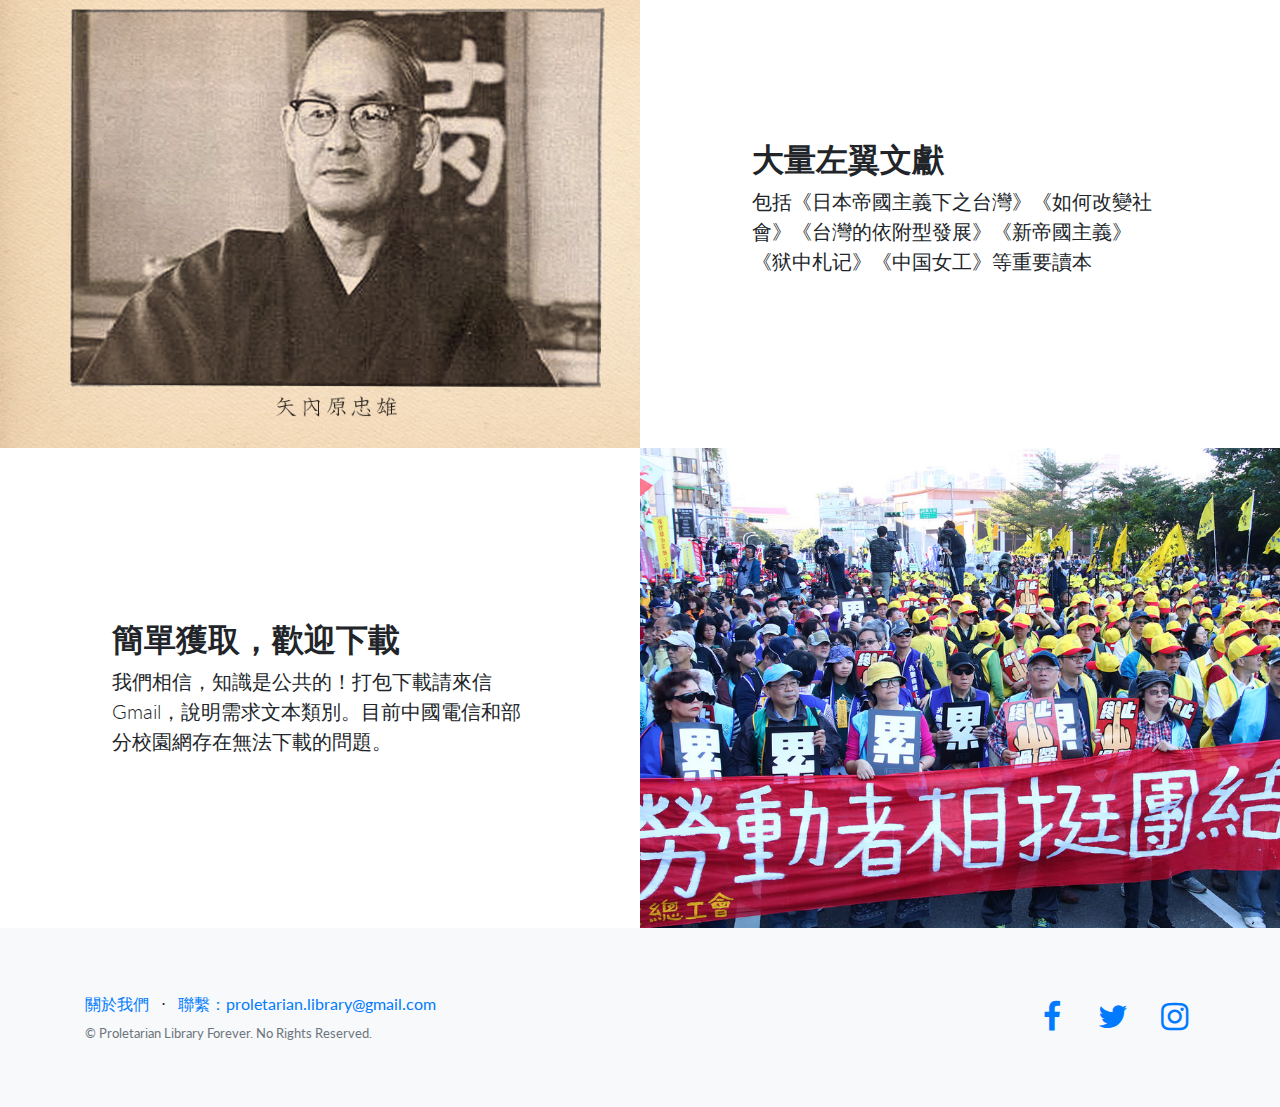
==== commit b7a92710: "Add files via upload" ====
--- a/index.html
+++ b/index.html
@@ -54,7 +54,7 @@
       <div class="container">
         <div class="row">
           <div class="col-xl-9 mx-auto">
-            <h1 class="mb-5" id="invitecode">歡迎你，請直接點擊分館連結<br>進入下載！</h1><h2>無法下載請翻牆或<h1><a style="color:#FFE8E8;" href="http://www.xunlei.com/">用迅雷</a></h1></h2><br><br><h2>上傳書籍戳<a style="color:#FFE8E8;" href="https://goo.gl/forms/oBvACtaCFhS4mott1">這裡</a><br>錯誤請回報proletarian.library@gmail.com</h2>
+            <h1 class="mb-5" id="invitecode">請使用新網址<br><a style="color:white;"href="https://p-library.github.io">https://p-library.github.io</a></h1>
           </div>
           <div class="col-md-10 col-lg-8 col-xl-7 mx-auto">
             <form>
@@ -79,7 +79,7 @@
           <div class="col-lg-4">
             <div class="features-icons-item mx-auto mb-5 mb-lg-0 mb-lg-3">
               <div class="features-icons-icon d-flex">
-                <i class="icon-book-open m-auto text-primary" onclick="window.open('My_library_table.html');"></i>
+                <i class="icon-book-open m-auto text-primary" onclick="window.open('https://p-library.github.io/My_library_table.html');"></i>
               </div>
               <h3><a target="_blank" href="My_library_table.html">一般圖書館</a></h3>
               <p class="lead mb-0">收集大量左翼、社會歷史、文化政治等方面的研究書籍，包括中文、英文。</p>
@@ -88,7 +88,7 @@
           <div class="col-lg-4">
             <div class="features-icons-item mx-auto mb-5 mb-lg-0 mb-lg-3">
               <div class="features-icons-icon d-flex">
-                <i class="icon-notebook m-auto text-primary" onclick="window.open('Articles_table.html');"></i>
+                <i class="icon-notebook m-auto text-primary" onclick="window.open('https://p-library.github.io/Articles_table.html');"></i>
               </div>
               <h3><a target="_blank" href="Articles_table.html">論文和章節館</a></h3>
               <p class="lead mb-0">收集重要的期刊論文及圖書章節，包括中文、英文。</p>
@@ -97,7 +97,7 @@
           <div class="col-lg-4">
             <div class="features-icons-item mx-auto mb-0 mb-lg-3">
               <div class="features-icons-icon d-flex">
-                <i class="icon-compass m-auto text-primary" onclick="window.open('singapore-malaysia_table.html');"></i>
+                <i class="icon-compass m-auto text-primary" onclick="window.open('https://p-library.github.io/singapore-malaysia_table.html');"></i>
               </div>
               <h3><a target="_blank" href="singapore-malaysia_table.html">新馬研究館(未上傳完)</a></h3>
               <p class="lead mb-0">近兩千本的新加坡、馬來西亞研究相關書籍及論文，包括中文、英文、馬來文。</p>
@@ -197,7 +197,7 @@
           <div class="col-lg-6 h-100 text-center text-lg-left my-auto">
             <ul class="list-inline mb-2">
               <li class="list-inline-item">
-                <a href="about.html">關於我們</a>
+                <a href="https://p-library.github.io/about.html">關於我們</a>
               </li>
               <li class="list-inline-item">&sdot;</li>
               <li class="list-inline-item">
